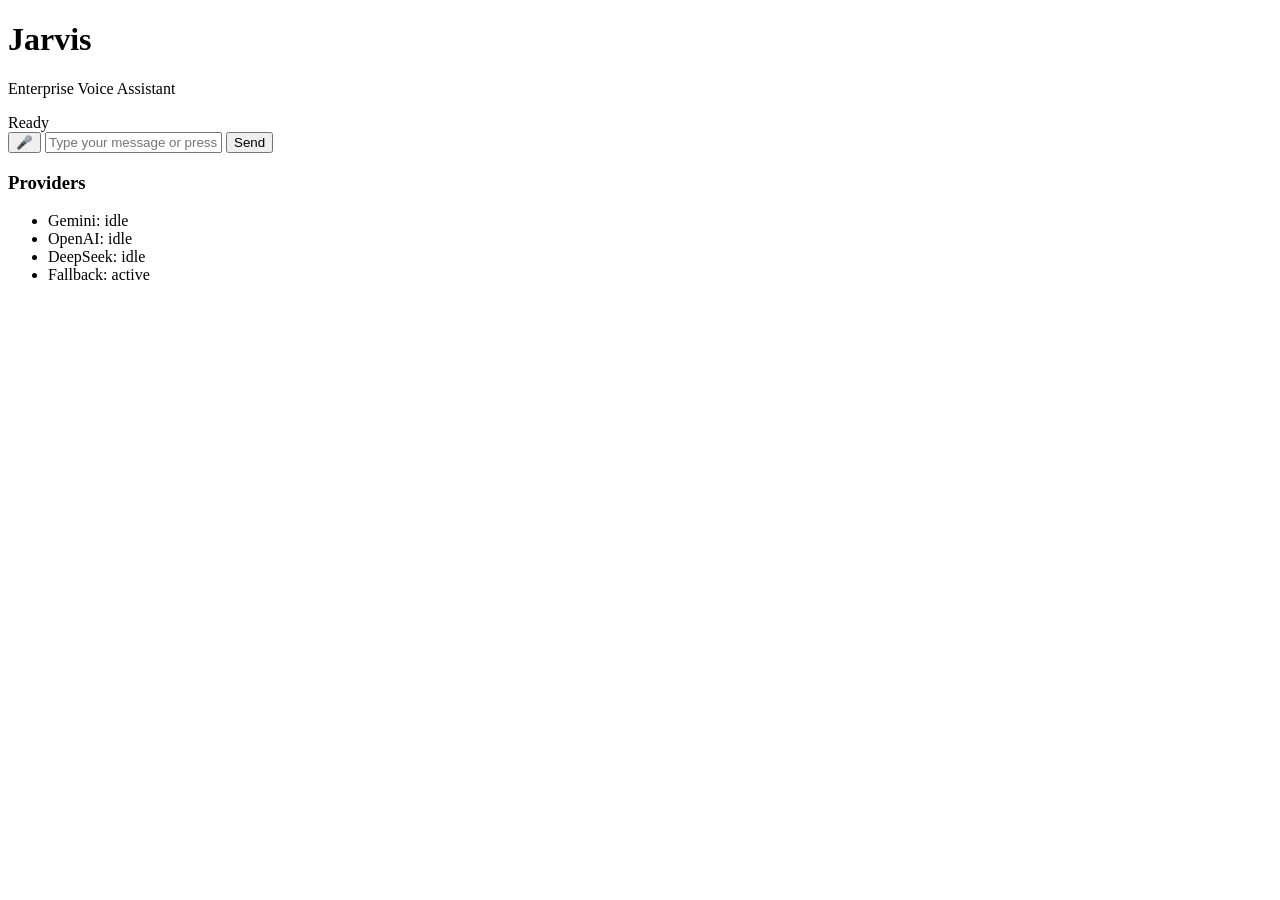
==== templates/index.html @ 3ac8961d "Initial commit" ====
<!doctype html>
<html lang="en">
    <head>
        <meta charset="utf-8" />
        <meta name="viewport" content="width=device-width,initial-scale=1" />
        <title>Jarvis — Enterprise Assistant</title>
        <link rel="stylesheet" href="/static/style.css" />
    </head>
    <body class="dark">
        <header class="header">
            <div class="branding">
                <h1>Jarvis</h1>
                <p class="tag">Enterprise Voice Assistant</p>
            </div>
            <div class="status-indicator" id="status-indicator">Ready</div>
        </header>

        <main class="chat-shell">
            <section class="chat-panel" id="chat-panel">
                <div class="messages" id="messages"></div>
                <div class="composer">
                    <button id="micBtn" class="mic" title="Start voice" aria-label="Start voice">🎤</button>
                    <input id="input" placeholder="Type your message or press mic" autocomplete="off" />
                    <button id="sendBtn">Send</button>
                </div>
            </section>

            <aside class="sidebar">
                <div class="card">
                    <h3>Providers</h3>
                    <ul id="providers">
                        <li>Gemini: <span id="prov-gemini">idle</span></li>
                        <li>OpenAI: <span id="prov-openai">idle</span></li>
                        <li>DeepSeek: <span id="prov-deepseek">idle</span></li>
                        <li>Fallback: <span id="prov-fallback">active</span></li>
                    </ul>
                </div>
            </aside>
        </main>

        <script src="/static/js/app.js"></script>
    </body>
</html>
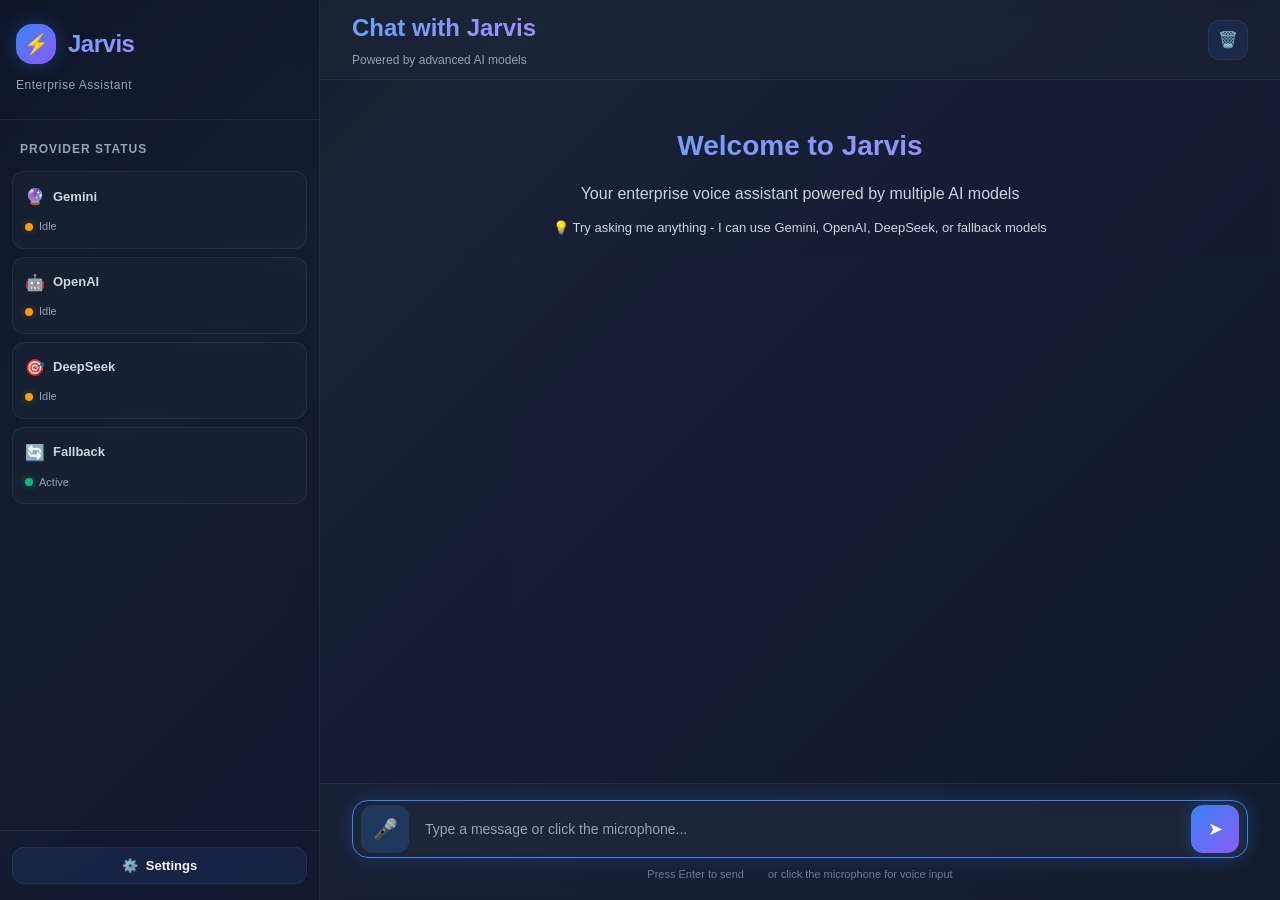
==== commit e470fc39: "Updated project" ====
--- a/templates/index.html
+++ b/templates/index.html
@@ -1,43 +1,183 @@
-<!doctype html>
+<!DOCTYPE html>
 <html lang="en">
-    <head>
-        <meta charset="utf-8" />
-        <meta name="viewport" content="width=device-width,initial-scale=1" />
-        <title>Jarvis — Enterprise Assistant</title>
-        <link rel="stylesheet" href="/static/style.css" />
-    </head>
-    <body class="dark">
-        <header class="header">
-            <div class="branding">
+<head>
+    <meta charset="UTF-8" />
+    <meta name="viewport" content="width=device-width, initial-scale=1.0" />
+    <meta name="description" content="Jarvis - Enterprise Voice Assistant" />
+    <title>Jarvis Enterprise Voice Assistant</title>
+    <link rel="stylesheet" href="../app/static/css/styles.css" />
+</head>
+<body>
+    <!-- Background gradient -->
+    <div class="background-gradient"></div>
+
+    <!-- Sidebar -->
+    <aside class="sidebar">
+        <!-- Logo -->
+        <div class="sidebar-header">
+            <div class="logo">
+                <div class="logo-icon">⚡</div>
                 <h1>Jarvis</h1>
-                <p class="tag">Enterprise Voice Assistant</p>
             </div>
-            <div class="status-indicator" id="status-indicator">Ready</div>
+            <p class="tagline">Enterprise Assistant</p>
+        </div>
+
+        <!-- Provider Status Cards -->
+        <div class="providers-section">
+            <h3 class="section-title">Provider Status</h3>
+            
+            <div class="provider-card" id="provider-gemini">
+                <div class="provider-header">
+                    <span class="provider-icon">🔮</span>
+                    <span class="provider-name">Gemini</span>
+                </div>
+                <div class="provider-status">
+                    <span class="status-indicator idle"></span>
+                    <span class="status-text">Idle</span>
+                </div>
+            </div>
+
+            <div class="provider-card" id="provider-openai">
+                <div class="provider-header">
+                    <span class="provider-icon">🤖</span>
+                    <span class="provider-name">OpenAI</span>
+                </div>
+                <div class="provider-status">
+                    <span class="status-indicator idle"></span>
+                    <span class="status-text">Idle</span>
+                </div>
+            </div>
+
+            <div class="provider-card" id="provider-deepseek">
+                <div class="provider-header">
+                    <span class="provider-icon">🎯</span>
+                    <span class="provider-name">DeepSeek</span>
+                </div>
+                <div class="provider-status">
+                    <span class="status-indicator idle"></span>
+                    <span class="status-text">Idle</span>
+                </div>
+            </div>
+
+            <div class="provider-card" id="provider-fallback">
+                <div class="provider-header">
+                    <span class="provider-icon">🔄</span>
+                    <span class="provider-name">Fallback</span>
+                </div>
+                <div class="provider-status">
+                    <span class="status-indicator active"></span>
+                    <span class="status-text">Active</span>
+                </div>
+            </div>
+        </div>
+
+        <!-- Settings -->
+        <div class="sidebar-footer">
+            <button class="settings-btn" id="settings-btn" title="Settings">
+                <span class="setting-icon">⚙️</span>
+                Settings
+            </button>
+        </div>
+    </aside>
+
+    <!-- Main Chat Container -->
+    <main class="main-container">
+        <!-- Header -->
+        <header class="chat-header">
+            <div class="header-content">
+                <h2>Chat with Jarvis</h2>
+                <p class="header-subtitle">Powered by advanced AI models</p>
+            </div>
+            <div class="header-actions">
+                <button class="header-btn" id="clear-chat-btn" title="Clear chat">
+                    🗑️
+                </button>
+            </div>
         </header>
 
-        <main class="chat-shell">
-            <section class="chat-panel" id="chat-panel">
-                <div class="messages" id="messages"></div>
-                <div class="composer">
-                    <button id="micBtn" class="mic" title="Start voice" aria-label="Start voice">🎤</button>
-                    <input id="input" placeholder="Type your message or press mic" autocomplete="off" />
-                    <button id="sendBtn">Send</button>
+        <!-- Chat Area -->
+        <div class="chat-container">
+            <div class="messages-area" id="messages-area">
+                <!-- Welcome message -->
+                <div class="system-message">
+                    <div class="system-content">
+                        <h2>Welcome to Jarvis</h2>
+                        <p>Your enterprise voice assistant powered by multiple AI models</p>
+                        <p class="system-hint">💡 Try asking me anything - I can use Gemini, OpenAI, DeepSeek, or fallback models</p>
+                    </div>
                 </div>
-            </section>
+            </div>
 
-            <aside class="sidebar">
-                <div class="card">
-                    <h3>Providers</h3>
-                    <ul id="providers">
-                        <li>Gemini: <span id="prov-gemini">idle</span></li>
-                        <li>OpenAI: <span id="prov-openai">idle</span></li>
-                        <li>DeepSeek: <span id="prov-deepseek">idle</span></li>
-                        <li>Fallback: <span id="prov-fallback">active</span></li>
-                    </ul>
+            <!-- Typing indicator (hidden by default) -->
+            <div class="typing-indicator" id="typing-indicator">
+                <div class="typing-dot"></div>
+                <div class="typing-dot"></div>
+                <div class="typing-dot"></div>
+            </div>
+        </div>
+
+        <!-- Input Area -->
+        <footer class="input-area">
+            <div class="input-wrapper">
+                <!-- Microphone Button -->
+                <button class="mic-button" id="mic-button" title="Voice input">
+                    <span class="mic-icon">🎤</span>
+                </button>
+
+                <!-- Text Input -->
+                <input 
+                    type="text" 
+                    class="message-input" 
+                    id="message-input" 
+                    placeholder="Type a message or click the microphone..."
+                    autocomplete="off"
+                />
+
+                <!-- Send Button -->
+                <button class="send-button" id="send-button" title="Send message">
+                    <span class="send-icon">➤</span>
+                </button>
+            </div>
+
+            <!-- Input hints -->
+            <div class="input-hints">
+                <span class="hint">Press Enter to send</span>
+                <span class="hint">or click the microphone for voice input</span>
+            </div>
+        </footer>
+    </main>
+
+    <!-- Settings Modal (hidden by default) -->
+    <div class="modal" id="settings-modal">
+        <div class="modal-content">
+            <div class="modal-header">
+                <h2>Settings</h2>
+                <button class="modal-close" id="modal-close">✕</button>
+            </div>
+            <div class="modal-body">
+                <div class="setting-group">
+                    <label for="auto-scroll-toggle">
+                        <input type="checkbox" id="auto-scroll-toggle" checked />
+                        Auto-scroll to latest message
+                    </label>
                 </div>
-            </aside>
-        </main>
+                <div class="setting-group">
+                    <label for="sound-toggle">
+                        <input type="checkbox" id="sound-toggle" checked />
+                        Enable notification sounds
+                    </label>
+                </div>
+                <div class="setting-group">
+                    <label for="timestamp-toggle">
+                        <input type="checkbox" id="timestamp-toggle" />
+                        Show message timestamps
+                    </label>
+                </div>
+            </div>
+        </div>
+    </div>
 
-        <script src="/static/js/app.js"></script>
-    </body>
+    <!-- Scripts -->
+    <script src="../app/static/js/script.js"></script>
+</body>
 </html>
--- a/app/static/css/styles.css
+++ b/app/static/css/styles.css
@@ -0,0 +1,1019 @@
+/* ========================================
+   Jarvis Enterprise Assistant - Styles
+   Modern Dark Theme with Glassmorphism
+   ======================================== */
+
+/* Root Variables */
+:root {
+    /* Colors */
+    --color-primary: #3b82f6;
+    --color-primary-light: #60a5fa;
+    --color-primary-dark: #1e40af;
+    --color-secondary: #8b5cf6;
+    --color-accent: #ec4899;
+    --color-success: #10b981;
+    --color-warning: #f59e0b;
+    --color-error: #ef4444;
+
+    /* Background Colors */
+    --bg-primary: #0f172a;
+    --bg-secondary: #1e293b;
+    --bg-tertiary: #334155;
+    --bg-input: rgba(30, 41, 59, 0.8);
+    --bg-hover: rgba(71, 85, 105, 0.2);
+
+    /* Text Colors */
+    --text-primary: #f1f5f9;
+    --text-secondary: #cbd5e1;
+    --text-muted: #94a3b8;
+    --text-dim: #64748b;
+
+    /* Border & Shadows */
+    --border-color: rgba(71, 85, 105, 0.3);
+    --border-light: rgba(148, 163, 184, 0.1);
+    --shadow-sm: 0 4px 12px rgba(0, 0, 0, 0.2);
+    --shadow-md: 0 8px 24px rgba(0, 0, 0, 0.3);
+    --shadow-lg: 0 16px 40px rgba(0, 0, 0, 0.4);
+
+    /* Dimensions */
+    --sidebar-width: 320px;
+    --header-height: 80px;
+    --input-height: 60px;
+    --radius-sm: 8px;
+    --radius-md: 12px;
+    --radius-lg: 16px;
+
+    /* Transitions */
+    --transition-fast: 150ms ease-in-out;
+    --transition-base: 300ms cubic-bezier(0.4, 0, 0.2, 1);
+    --transition-slow: 500ms ease-in-out;
+}
+
+/* ========================================
+   Global Styles
+   ======================================== */
+
+* {
+    margin: 0;
+    padding: 0;
+    box-sizing: border-box;
+}
+
+html {
+    scroll-behavior: smooth;
+    -webkit-font-smoothing: antialiased;
+    -moz-osx-font-smoothing: grayscale;
+}
+
+body {
+    font-family: -apple-system, BlinkMacSystemFont, 'Segoe UI', 'Roboto', 'Oxygen',
+        'Ubuntu', 'Cantarell', 'Fira Sans', 'Droid Sans', 'Helvetica Neue', sans-serif;
+    background: var(--bg-primary);
+    color: var(--text-primary);
+    line-height: 1.6;
+    overflow: hidden;
+    user-select: none;
+}
+
+/* ========================================
+   Background Gradient
+   ======================================== */
+
+.background-gradient {
+    position: fixed;
+    top: 0;
+    left: 0;
+    width: 100%;
+    height: 100%;
+    background: linear-gradient(135deg, #0f172a 0%, #1e293b 25%, #1a1f3a 50%, #0f172a 100%);
+    background-attachment: fixed;
+    z-index: -1;
+}
+
+/*========================================
+   Sidebar
+   ======================================== */
+
+.sidebar {
+    position: fixed;
+    left: 0;
+    top: 0;
+    width: var(--sidebar-width);
+    height: 100vh;
+    background: rgba(15, 23, 42, 0.6);
+    backdrop-filter: blur(12px);
+    border-right: 1px solid var(--border-color);
+    display: flex;
+    flex-direction: column;
+    overflow-y: auto;
+    z-index: 1000;
+
+    /* Scrollbar styling */
+    scrollbar-width: thin;
+    scrollbar-color: rgba(148, 163, 184, 0.3) transparent;
+}
+
+.sidebar::-webkit-scrollbar {
+    width: 6px;
+}
+
+.sidebar::-webkit-scrollbar-track {
+    background: transparent;
+}
+
+.sidebar::-webkit-scrollbar-thumb {
+    background: rgba(148, 163, 184, 0.3);
+    border-radius: 3px;
+}
+
+.sidebar::-webkit-scrollbar-thumb:hover {
+    background: rgba(148, 163, 184, 0.5);
+}
+
+/* Sidebar Header */
+.sidebar-header {
+    padding: 24px 16px;
+    border-bottom: 1px solid var(--border-color);
+}
+
+.logo {
+    display: flex;
+    align-items: center;
+    gap: 12px;
+    margin-bottom: 12px;
+}
+
+.logo-icon {
+    width: 40px;
+    height: 40px;
+    background: linear-gradient(135deg, var(--color-primary), var(--color-secondary));
+    border-radius: var(--radius-lg);
+    display: flex;
+    align-items: center;
+    justify-content: center;
+    font-size: 20px;
+    font-weight: bold;
+    box-shadow: 0 0 20px rgba(59, 130, 246, 0.3);
+}
+
+.sidebar-header h1 {
+    font-size: 24px;
+    font-weight: 700;
+    letter-spacing: -0.5px;
+    background: linear-gradient(135deg, #60a5fa, #a78bfa);
+    -webkit-background-clip: text;
+    -webkit-text-fill-color: transparent;
+    background-clip: text;
+}
+
+.tagline {
+    font-size: 12px;
+    color: var(--text-muted);
+    font-weight: 500;
+    letter-spacing: 0.5px;
+    margin-top: 4px;
+}
+
+/* Providers Section */
+.providers-section {
+    flex: 1;
+    padding: 20px 12px;
+    overflow-y: auto;
+}
+
+.section-title {
+    font-size: 12px;
+    font-weight: 600;
+    color: var(--text-muted);
+    text-transform: uppercase;
+    letter-spacing: 1px;
+    margin-bottom: 12px;
+    padding: 0 8px;
+}
+
+/* Provider Card */
+.provider-card {
+    background: rgba(30, 41, 59, 0.5);
+    backdrop-filter: blur(8px);
+    border: 1px solid var(--border-light);
+    border-radius: var(--radius-md);
+    padding: 12px;
+    margin-bottom: 8px;
+    transition: all var(--transition-base);
+    cursor: pointer;
+}
+
+.provider-card:hover {
+    background: rgba(30, 41, 59, 0.8);
+    border-color: rgba(71, 85, 105, 0.5);
+    transform: translateX(2px);
+}
+
+.provider-header {
+    display: flex;
+    align-items: center;
+    gap: 8px;
+    margin-bottom: 8px;
+}
+
+.provider-icon {
+    font-size: 16px;
+    min-width: 20px;
+}
+
+.provider-name {
+    font-size: 13px;
+    font-weight: 600;
+    color: var(--text-secondary);
+}
+
+.provider-status {
+    display: flex;
+    align-items: center;
+    gap: 6px;
+    font-size: 11px;
+    color: var(--text-muted);
+}
+
+/* Status Indicators */
+.status-indicator {
+    width: 8px;
+    height: 8px;
+    border-radius: 50%;
+    display: inline-block;
+}
+
+.status-indicator.active {
+    background: var(--color-success);
+    box-shadow: 0 0 8px rgba(16, 185, 129, 0.5);
+}
+
+.status-indicator.idle {
+    background: var(--color-warning);
+    box-shadow: 0 0 8px rgba(245, 158, 11, 0.3);
+}
+
+.status-indicator.error {
+    background: var(--color-error);
+    box-shadow: 0 0 8px rgba(239, 68, 68, 0.5);
+}
+
+/* Sidebar Footer */
+.sidebar-footer {
+    padding: 16px 12px;
+    border-top: 1px solid var(--border-color);
+}
+
+.settings-btn {
+    width: 100%;
+    background: rgba(59, 130, 246, 0.1);
+    border: 1px solid var(--border-light);
+    color: var(--text-primary);
+    padding: 10px;
+    border-radius: var(--radius-md);
+    font-size: 13px;
+    font-weight: 600;
+    cursor: pointer;
+    display: flex;
+    align-items: center;
+    justify-content: center;
+    gap: 8px;
+    transition: all var(--transition-base);
+}
+
+.settings-btn:hover {
+    background: rgba(59, 130, 246, 0.2);
+    border-color: var(--color-primary);
+}
+
+.settings-btn:active {
+    transform: scale(0.98);
+}
+
+/* ========================================
+   Main Container
+   ======================================== */
+
+.main-container {
+    margin-left: var(--sidebar-width);
+    height: 100vh;
+    display: flex;
+    flex-direction: column;
+    background: rgba(15, 23, 42, 0.3);
+}
+
+/* ========================================
+   Chat Header
+   ======================================== */
+
+.chat-header {
+    height: var(--header-height);
+    background: rgba(30, 41, 59, 0.4);
+    backdrop-filter: blur(10px);
+    border-bottom: 1px solid var(--border-color);
+    display: flex;
+    align-items: center;
+    justify-content: space-between;
+    padding: 0 32px;
+    flex-shrink: 0;
+}
+
+.header-content h2 {
+    font-size: 24px;
+    font-weight: 700;
+    margin-bottom: 4px;
+    background: linear-gradient(135deg, #60a5fa, #a78bfa);
+    -webkit-background-clip: text;
+    -webkit-text-fill-color: transparent;
+    background-clip: text;
+}
+
+.header-subtitle {
+    font-size: 12px;
+    color: var(--text-muted);
+}
+
+.header-actions {
+    display: flex;
+    gap: 12px;
+}
+
+.header-btn {
+    width: 40px;
+    height: 40px;
+    background: rgba(59, 130, 246, 0.1);
+    border: 1px solid var(--border-light);
+    border-radius: var(--radius-md);
+    color: var(--text-primary);
+    font-size: 16px;
+    cursor: pointer;
+    display: flex;
+    align-items: center;
+    justify-content: center;
+    transition: all var(--transition-base);
+}
+
+.header-btn:hover {
+    background: rgba(59, 130, 246, 0.2);
+    border-color: var(--color-primary);
+}
+
+/* ========================================
+   Chat Container
+   ======================================== */
+
+.chat-container {
+    flex: 1;
+    display: flex;
+    flex-direction: column;
+    position: relative;
+    overflow: hidden;
+}
+
+.messages-area {
+    flex: 1;
+    overflow-y: auto;
+    padding: 24px 32px;
+    display: flex;
+    flex-direction: column;
+    gap: 16px;
+
+    /* Scrollbar styling */
+    scrollbar-width: thin;
+    scrollbar-color: rgba(148, 163, 184, 0.2) transparent;
+}
+
+.messages-area::-webkit-scrollbar {
+    width: 6px;
+}
+
+.messages-area::-webkit-scrollbar-track {
+    background: transparent;
+}
+
+.messages-area::-webkit-scrollbar-thumb {
+    background: rgba(148, 163, 184, 0.2);
+    border-radius: 3px;
+}
+
+.messages-area::-webkit-scrollbar-thumb:hover {
+    background: rgba(148, 163, 184, 0.4);
+}
+
+/* ========================================
+   Message Styles
+   ======================================== */
+
+.message {
+    display: flex;
+    animation: slideIn 0.3s ease-out;
+}
+
+.message.user {
+    justify-content: flex-end;
+}
+
+.message.assistant {
+    justify-content: flex-start;
+}
+
+@keyframes slideIn {
+    from {
+        opacity: 0;
+        transform: translateY(10px);
+    }
+    to {
+        opacity: 1;
+        transform: translateY(0);
+    }
+}
+
+.message-content {
+    max-width: 70%;
+    padding: 12px 16px;
+    border-radius: var(--radius-lg);
+    word-wrap: break-word;
+    font-size: 14px;
+    line-height: 1.5;
+    animation: messageAppear 0.3s ease-out;
+}
+
+@keyframes messageAppear {
+    from {
+        opacity: 0;
+        scale: 0.95;
+    }
+    to {
+        opacity: 1;
+        scale: 1;
+    }
+}
+
+/* User Message */
+.message.user .message-content {
+    background: linear-gradient(135deg, var(--color-primary), var(--color-primary-dark));
+    color: #fff;
+    box-shadow: var(--shadow-md);
+    border-bottom-right-radius: 4px;
+}
+
+/* Assistant Message */
+.message.assistant .message-content {
+    background: rgba(30, 41, 59, 0.8);
+    backdrop-filter: blur(10px);
+    border: 1px solid var(--border-color);
+    color: var(--text-primary);
+    border-bottom-left-radius: 4px;
+}
+
+/* System Message */
+.system-message {
+    display: flex;
+    justify-content: center;
+    margin: 20px 0;
+}
+
+.system-content {
+    text-align: center;
+    max-width: 500px;
+}
+
+.system-content h2 {
+    font-size: 28px;
+    font-weight: 700;
+    background: linear-gradient(135deg, #60a5fa, #a78bfa);
+    -webkit-background-clip: text;
+    -webkit-text-fill-color: transparent;
+    background-clip: text;
+    margin-bottom: 12px;
+}
+
+.system-content p {
+    color: var(--text-secondary);
+    margin-bottom: 8px;
+}
+
+.system-hint {
+    font-size: 13px;
+    color: var(--text-muted);
+    margin-top: 12px !important;
+}
+
+/* ========================================
+   Typing Indicator
+   ======================================== */
+
+.typing-indicator {
+    display: none;
+    flex-direction: row;
+    gap: 4px;
+    padding: 16px;
+    align-items: flex-end;
+}
+
+.typing-indicator.active {
+    display: flex;
+}
+
+.typing-dot {
+    width: 8px;
+    height: 8px;
+    background: var(--color-primary);
+    border-radius: 50%;
+    animation: typingBounce 1.4s infinite;
+}
+
+.typing-dot:nth-child(2) {
+    animation-delay: 0.2s;
+}
+
+.typing-dot:nth-child(3) {
+    animation-delay: 0.4s;
+}
+
+@keyframes typingBounce {
+    0%, 60%, 100% {
+        transform: translateY(0);
+        opacity: 0.7;
+    }
+    30% {
+        transform: translateY(-8px);
+        opacity: 1;
+    }
+}
+
+/* ========================================
+   Input Area
+   ======================================== */
+
+.input-area {
+    background: rgba(30, 41, 59, 0.4);
+    backdrop-filter: blur(10px);
+    border-top: 1px solid var(--border-color);
+    padding: 16px 32px;
+    flex-shrink: 0;
+}
+
+.input-wrapper {
+    display: flex;
+    gap: 12px;
+    align-items: center;
+    background: rgba(30, 41, 59, 0.6);
+    backdrop-filter: blur(8px);
+    border: 1px solid var(--border-color);
+    border-radius: var(--radius-lg);
+    padding: 4px 8px;
+    transition: all var(--transition-base);
+}
+
+.input-wrapper:focus-within {
+    border-color: var(--color-primary);
+    box-shadow: 0 0 20px rgba(59, 130, 246, 0.2);
+}
+
+/* Microphone Button */
+.mic-button {
+    width: 48px;
+    height: 48px;
+    border: none;
+    background: rgba(59, 130, 246, 0.2);
+    border-radius: var(--radius-md);
+    color: var(--color-primary);
+    font-size: 20px;
+    cursor: pointer;
+    display: flex;
+    align-items: center;
+    justify-content: center;
+    transition: all var(--transition-base);
+    position: relative;
+    flex-shrink: 0;
+}
+
+.mic-button:hover {
+    background: rgba(59, 130, 246, 0.3);
+}
+
+.mic-button.listening {
+    animation: micPulse 1.5s ease-in-out infinite;
+}
+
+@keyframes micPulse {
+    0%, 100% {
+        box-shadow: 0 0 10px rgba(59, 130, 246, 0.3);
+        transform: scale(1);
+    }
+    50% {
+        box-shadow: 0 0 25px rgba(59, 130, 246, 0.6);
+        transform: scale(1.05);
+    }
+}
+
+/* Text Input */
+.message-input {
+    flex: 1;
+    background: transparent;
+    border: none;
+    color: var(--text-primary);
+    font-size: 14px;
+    outline: none;
+    padding: 10px 4px;
+    font-family: inherit;
+}
+
+.message-input::placeholder {
+    color: var(--text-muted);
+}
+
+/* Send Button */
+.send-button {
+    width: 48px;
+    height: 48px;
+    border: none;
+    background: linear-gradient(135deg, var(--color-primary), var(--color-secondary));
+    border-radius: var(--radius-md);
+    color: #fff;
+    font-size: 18px;
+    cursor: pointer;
+    display: flex;
+    align-items: center;
+    justify-content: center;
+    transition: all var(--transition-base);
+    flex-shrink: 0;
+    box-shadow: 0 0 15px rgba(59, 130, 246, 0.3);
+}
+
+.send-button:hover {
+    transform: translateY(-2px);
+    box-shadow: 0 0 25px rgba(59, 130, 246, 0.5);
+}
+
+.send-button:active {
+    transform: translateY(0);
+}
+
+/* Input Hints */
+.input-hints {
+    display: flex;
+    gap: 24px;
+    justify-content: center;
+    margin-top: 8px;
+    font-size: 11px;
+    color: var(--text-muted);
+}
+
+.hint {
+    opacity: 0.7;
+}
+
+/* ========================================
+   Modal Styles
+   ======================================== */
+
+.modal {
+    display: none;
+    position: fixed;
+    top: 0;
+    left: 0;
+    width: 100%;
+    height: 100%;
+    background: rgba(0, 0, 0, 0.6);
+    backdrop-filter: blur(4px);
+    z-index: 2000;
+    align-items: center;
+    justify-content: center;
+    animation: fadeIn 0.3s ease-out;
+}
+
+.modal.active {
+    display: flex;
+}
+
+@keyframes fadeIn {
+    from {
+        opacity: 0;
+    }
+    to {
+        opacity: 1;
+    }
+}
+
+.modal-content {
+    background: rgba(30, 41, 59, 0.95);
+    backdrop-filter: blur(20px);
+    border: 1px solid var(--border-color);
+    border-radius: var(--radius-lg);
+    padding: 32px;
+    max-width: 400px;
+    width: 90%;
+    box-shadow: var(--shadow-lg);
+    animation: slideUp 0.3s ease-out;
+}
+
+@keyframes slideUp {
+    from {
+        opacity: 0;
+        transform: translateY(20px);
+    }
+    to {
+        opacity: 1;
+        transform: translateY(0);
+    }
+}
+
+.modal-header {
+    display: flex;
+    justify-content: space-between;
+    align-items: center;
+    margin-bottom: 24px;
+}
+
+.modal-header h2 {
+    font-size: 20px;
+    font-weight: 700;
+}
+
+.modal-close {
+    width: 32px;
+    height: 32px;
+    background: rgba(59, 130, 246, 0.1);
+    border: 1px solid var(--border-light);
+    border-radius: var(--radius-md);
+    color: var(--text-primary);
+    font-size: 18px;
+    cursor: pointer;
+    display: flex;
+    align-items: center;
+    justify-content: center;
+    transition: all var(--transition-base);
+    border: none;
+}
+
+.modal-close:hover {
+    background: rgba(59, 130, 246, 0.2);
+    border-color: var(--color-primary);
+}
+
+.modal-body {
+    display: flex;
+    flex-direction: column;
+    gap: 16px;
+}
+
+.setting-group {
+    display: flex;
+    align-items: center;
+}
+
+.setting-group label {
+    display: flex;
+    align-items: center;
+    gap: 10px;
+    cursor: pointer;
+    font-size: 14px;
+    color: var(--text-secondary);
+}
+
+.setting-group input[type="checkbox"] {
+    width: 18px;
+    height: 18px;
+    cursor: pointer;
+    accent-color: var(--color-primary);
+}
+
+/* ========================================
+   Responsive Design
+   ======================================== */
+
+/* Tablet (768px and up) */
+@media (max-width: 1024px) {
+    :root {
+        --sidebar-width: 280px;
+    }
+
+    .message-content {
+        max-width: 80%;
+    }
+
+    .chat-header {
+        padding: 0 24px;
+    }
+
+    .messages-area {
+        padding: 20px 24px;
+    }
+
+    .input-area {
+        padding: 12px 24px;
+    }
+}
+
+/* Mobile (less than 768px) */
+@media (max-width: 768px) {
+    :root {
+        --sidebar-width: 0;
+        --header-height: 60px;
+    }
+
+    body {
+        overflow: hidden;
+    }
+
+    .sidebar {
+        width: 100%;
+        height: 100%;
+        transform: translateX(-100%);
+        transition: transform var(--transition-base);
+        border-right: none;
+        border-bottom: 1px solid var(--border-color);
+        z-index: 1001;
+    }
+
+    .sidebar.active {
+        transform: translateX(0);
+    }
+
+    .main-container {
+        margin-left: 0;
+    }
+
+    .chat-header {
+        padding: 0 16px;
+        height: var(--header-height);
+        justify-content: space-between;
+    }
+
+    .header-content h2 {
+        font-size: 18px;
+    }
+
+    .header-subtitle {
+        display: none;
+    }
+
+    .messages-area {
+        padding: 16px;
+        gap: 12px;
+    }
+
+    .message-content {
+        max-width: 85%;
+        padding: 10px 12px;
+        font-size: 13px;
+    }
+
+    .input-area {
+        padding: 8px 16px;
+    }
+
+    .input-wrapper {
+        padding: 2px 4px;
+    }
+
+    .mic-button,
+    .send-button {
+        width: 40px;
+        height: 40px;
+        font-size: 16px;
+    }
+
+    .message-input {
+        font-size: 14px;
+    }
+
+    .input-hints {
+        gap: 12px;
+        font-size: 10px;
+        margin-top: 6px;
+    }
+
+    .hint {
+        display: none;
+    }
+
+    .hint:first-child {
+        display: inline;
+    }
+
+    .modal-content {
+        width: 95%;
+        padding: 24px;
+    }
+}
+
+/* Small Mobile (less than 480px) */
+@media (max-width: 480px) {
+    .chat-header {
+        flex-direction: column;
+        height: auto;
+        gap: 8px;
+        padding: 12px 16px;
+    }
+
+    .header-content h2 {
+        font-size: 16px;
+        margin-bottom: 2px;
+    }
+
+    .messages-area {
+        padding: 12px;
+        gap: 8px;
+    }
+
+    .system-content h2 {
+        font-size: 20px;
+    }
+
+    .input-area {
+        padding: 8px;
+    }
+
+    .input-wrapper {
+        gap: 8px;
+        padding: 2px;
+    }
+
+    .mic-button,
+    .send-button {
+        width: 36px;
+        height: 36px;
+        font-size: 14px;
+    }
+
+    .mic-icon,
+    .send-icon {
+        font-size: 16px;
+    }
+
+    .input-hints {
+        display: none;
+    }
+}
+
+/* ========================================
+   Utility Classes
+   ======================================== */
+
+.hidden {
+    display: none !important;
+}
+
+.visible {
+    display: block !important;
+}
+
+.no-scroll {
+    overflow: hidden;
+}
+
+/* ========================================
+   Scrollbar Styling (Global)
+   ======================================== */
+
+* {
+    scrollbar-width: thin;
+    scrollbar-color: rgba(148, 163, 184, 0.2) transparent;
+}
+
+*::-webkit-scrollbar {
+    width: 6px;
+    height: 6px;
+}
+
+*::-webkit-scrollbar-track {
+    background: transparent;
+}
+
+*::-webkit-scrollbar-thumb {
+    background: rgba(148, 163, 184, 0.2);
+    border-radius: 3px;
+}
+
+*::-webkit-scrollbar-thumb:hover {
+    background: rgba(148, 163, 184, 0.4);
+}
+
+/* ========================================
+   Selection styling
+   ======================================== */
+
+::selection {
+    background: rgba(59, 130, 246, 0.3);
+    color: var(--text-primary);
+}
+
+::-moz-selection {
+    background: rgba(59, 130, 246, 0.3);
+    color: var(--text-primary);
+}
+
+/* ========================================
+   Print Styles
+   ======================================== */
+
+@media print {
+    .sidebar,
+    .chat-header,
+    .input-area {
+        display: none;
+    }
+}
